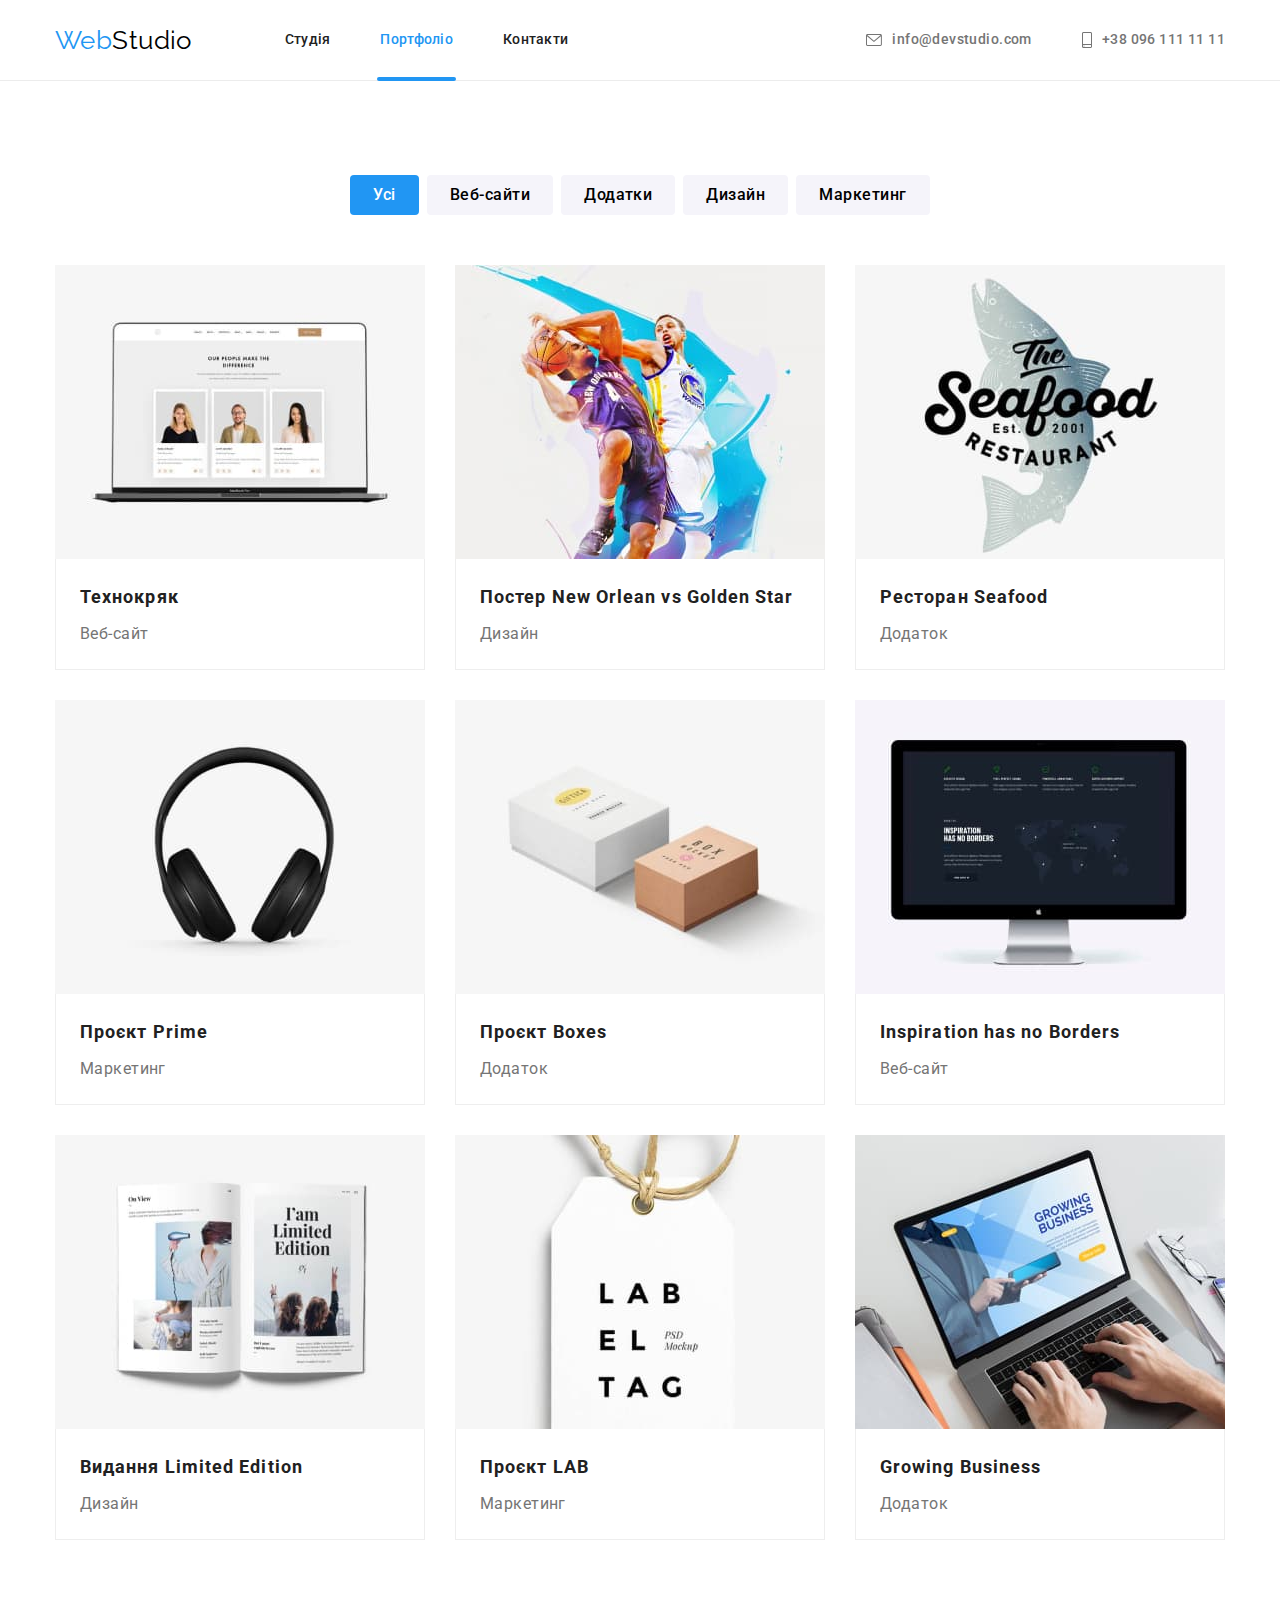
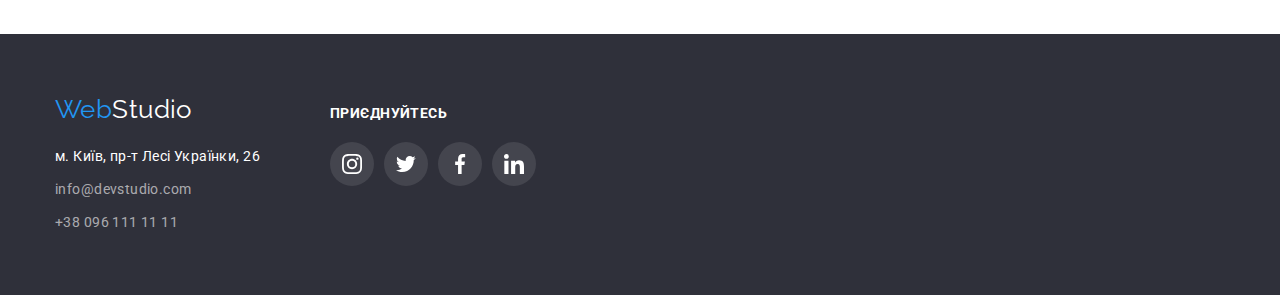
==== portfolio.html @ 7870ea9c "add html css" ====
<!DOCTYPE html>
<html lang="uk">
    <head>
        <meta charset="UTF-8" />
        <meta http-equiv="X-UA-Compatible" content="IE=edge" />
        <meta name="viewport" content="width=device-width, initial-scale=1.0" />
        <title>homework_5</title>
        <link
            href="https://fonts.googleapis.com/css2?family=Raleway:wght@700&family=Roboto:wght@400;500;700;900&display=swap"
            rel="stylesheet"
        />
        <link
            rel="stylesheet"
            href="https://cdnjs.cloudflare.com/ajax/libs/modern-normalize/1.1.0/modern-normalize.min.css"
        />
        <link rel="stylesheet" href="./css/styles.css" />
    </head>
    <body>
        <!--ШАПКА-->
        <header class="page-header">
            <div class="container container-header">
                <nav class="main-nav">
                    <a href="index.html" class="logo"><span class="part-logo">Web</span>Studio</a>
                    <ul class="site-nav list">
                        <li class="item">
                            <a class="link" href="index.html">Студія</a>
                        </li>
                        <li class="item">
                            <a class="link current" href="portfolio.html">Портфоліо</a>
                        </li>
                        <li class="item">
                            <a class="link" href="#">Контакти</a>
                        </li>
                    </ul>
                </nav>
                <!--Контакти-->
                <ul class="contacts-list list">
                    <li class="item">
                        <a class="contacts" href="mailto:info@devstudio.com">
                            <svg class="contacts-icon" width="16" height="12">
                                <use href="./images/icons.svg#icon-envelope"></use>
                            </svg>
                            info@devstudio.com</a
                        >
                    </li>
                    <li class="item">
                        <a class="contacts" href="tel:+380961111111">
                            <svg class="contacts-icon" width="10" height="16">
                                <use href="./images/icons.svg#icon-smartphone"></use>
                            </svg>
                            +38 096 111 11 11</a
                        >
                    </li>
                </ul>
            </div>
        </header>
        <main>
            <!-- ПРОЕКТИ -->
            <section class="section">
                <div class="container">
                    <h1 class="visually-hidden">Наші проекти</h1>
                    <ul class="filter list">
                        <li class="item">
                            <button class="filter-btn current-btn" type="button">Усі</button>
                        </li>
                        <li class="item">
                            <button class="filter-btn" type="button">Веб-сайти</button>
                        </li>
                        <li class="item">
                            <button class="filter-btn" type="button">Додатки</button>
                        </li>
                        <li class="item">
                            <button class="filter-btn" type="button">Дизайн</button>
                        </li>
                        <li class="item">
                            <button class="filter-btn" type="button">Маркетинг</button>
                        </li>
                    </ul>
                    <ul class="project list">
                        <li class="project-list">
                            <a class="project-link" href="#">
                                <div class="project-img">
                                    <img
                                        src="./images/portfolio/website.jpg"
                                        alt="Вікно веб-сайту"
                                        width="370"
                                    />
                                    <p class="item-hidden">
                                        Ресурс пропонує комплексні пропозиції з різним рівнем
                                        функціоналу та сервісів. Все це дозволить відвідувачу
                                        отримати вичерпні відомості про компанію чи приватну особу.
                                    </p>
                                </div>
                                <div class="item">
                                    <h2 class="project-title">Технокряк</h2>
                                    <p class="project-item">Веб-сайт</p>
                                </div>
                            </a>
                        </li>
                        <li class="project-list">
                            <a class="project-link" href="#">
                                <div class="project-img">
                                    <img
                                        src="./images/portfolio/poster.jpg"
                                        alt="Постер"
                                        width="370"
                                    />
                                    <p class="item-hidden">
                                        Ресурс пропонує комплексні пропозиції з різним рівнем
                                        функціоналу та сервісів. Все це дозволить відвідувачу
                                        отримати вичерпні відомості про компанію чи приватну особу.
                                    </p>
                                </div>
                                <div class="item">
                                    <h2 class="project-title">Постер New Orlean vs Golden Star</h2>
                                    <p class="project-item">Дизайн</p>
                                </div>
                            </a>
                        </li>
                        <li class="project-list">
                            <a class="project-link" href="#">
                                <div class="project-img">
                                    <img
                                        src="./images/portfolio/restaurantlogo.jpg"
                                        alt="Додаток ресторану"
                                        width="370"
                                    />
                                    <p class="item-hidden">
                                        Ресурс пропонує комплексні пропозиції з різним рівнем
                                        функціоналу та сервісів. Все це дозволить відвідувачу
                                        отримати вичерпні відомості про компанію чи приватну особу.
                                    </p>
                                </div>
                                <div class="item">
                                    <h2 class="project-title">Ресторан Seafood</h2>
                                    <p class="project-item">Додаток</p>
                                </div>
                            </a>
                        </li>
                        <li class="project-list">
                            <a class="project-link" href="#">
                                <div class="project-img">
                                    <img
                                        src="./images/portfolio/projectprime.jpg"
                                        alt="Наушники"
                                        width="370"
                                    />
                                    <p class="item-hidden">
                                        Ресурс пропонує комплексні пропозиції з різним рівнем
                                        функціоналу та сервісів. Все це дозволить відвідувачу
                                        отримати вичерпні відомості про компанію чи приватну особу.
                                    </p>
                                </div>
                                <div class="item">
                                    <h2 class="project-title">Проєкт Prime</h2>
                                    <p class="project-item">Маркетинг</p>
                                </div>
                            </a>
                        </li>
                        <li class="project-list">
                            <a class="project-link" href="#">
                                <div class="project-img">
                                    <img
                                        src="./images/portfolio/projectbox.jpg"
                                        alt="Коробки"
                                        width="370"
                                    />
                                    <p class="item-hidden">
                                        Ресурс пропонує комплексні пропозиції з різним рівнем
                                        функціоналу та сервісів. Все це дозволить відвідувачу
                                        отримати вичерпні відомості про компанію чи приватну особу.
                                    </p>
                                </div>
                                <div class="item">
                                    <h2 class="project-title">Проєкт Boxes</h2>
                                    <p class="project-item">Додаток</p>
                                </div>
                            </a>
                        </li>
                        <li class="project-list">
                            <a class="project-link" href="#">
                                <div class="project-img">
                                    <img
                                        src="./images/portfolio/website2.jpg"
                                        alt="Вікно веб-сайту"
                                        width="370"
                                    />
                                    <p class="item-hidden">
                                        Ресурс пропонує комплексні пропозиції з різним рівнем
                                        функціоналу та сервісів. Все це дозволить відвідувачу
                                        отримати вичерпні відомості про компанію чи приватну особу.
                                    </p>
                                </div>
                                <div class="item">
                                    <h2 class="project-title">Inspiration has no Borders</h2>
                                    <p class="project-item">Веб-сайт</p>
                                </div>
                            </a>
                        </li>
                        <li class="project-list">
                            <a class="project-link" href="#">
                                <div class="project-img">
                                    <img
                                        src="./images/portfolio/book.jpg"
                                        alt="Розгонута книжка"
                                        width="370"
                                    />
                                    <p class="item-hidden">
                                        Ресурс пропонує комплексні пропозиції з різним рівнем
                                        функціоналу та сервісів. Все це дозволить відвідувачу
                                        отримати вичерпні відомості про компанію чи приватну особу.
                                    </p>
                                </div>
                                <div class="item">
                                    <h2 class="project-title">Видання Limited Edition</h2>
                                    <p class="project-item">Дизайн</p>
                                </div>
                            </a>
                        </li>
                        <li class="project-list">
                            <a class="project-link" href="#">
                                <div class="project-img">
                                    <img
                                        src="./images/portfolio/projectlab.jpg"
                                        alt="Бірка"
                                        width="370"
                                    />
                                    <p class="item-hidden">
                                        Ресурс пропонує комплексні пропозиції з різним рівнем
                                        функціоналу та сервісів. Все це дозволить відвідувачу
                                        отримати вичерпні відомості про компанію чи приватну особу.
                                    </p>
                                </div>
                                <div class="item">
                                    <h2 class="project-title">Проєкт LAB</h2>
                                    <p class="project-item">Маркетинг</p>
                                </div>
                            </a>
                        </li>
                        <li class="project-list">
                            <a class="project-link" href="#">
                                <div class="project-img">
                                    <img
                                        src="./images/portfolio/applications.jpg"
                                        alt="Ноотбук з відкритим додатком"
                                        width="370"
                                    />
                                    <p class="item-hidden">
                                        Ресурс пропонує комплексні пропозиції з різним рівнем
                                        функціоналу та сервісів. Все це дозволить відвідувачу
                                        отримати вичерпні відомості про компанію чи приватну особу.
                                    </p>
                                </div>
                                <div class="item">
                                    <h2 class="project-title">Growing Business</h2>
                                    <p class="project-item">Додаток</p>
                                </div>
                            </a>
                        </li>
                    </ul>
                </div>
            </section>
        </main>
        <!--ПІДВАЛ-->
        <footer class="footer">
            <div class="container footer-container">
                <div class="address-container">
                    <a href="index.html" class="logo"><span class="part-logo">Web</span>Studio</a>
                    <address>
                        <ul class="list">
                            <li class="footer-item">
                                <a
                                    href="https://goo.gl/maps/TSDpTPrTKKS6w9gq7"
                                    target="_blank"
                                    class="main-address"
                                >
                                    м. Київ, пр-т Лесі Українки, 26
                                </a>
                            </li>
                            <li class="footer-item">
                                <a class="contacts" href="mailto:info@devstudio.com"
                                    >info@devstudio.com
                                </a>
                            </li>
                            <li class="footer-item">
                                <a class="contacts" href="tel:+380961111111">+38 096 111 11 11</a>
                            </li>
                        </ul>
                    </address>
                </div>
                <div class="social-container">
                    <strong class="footer-title">приєднуйтесь</strong>
                    <ul class="list footer-list">
                        <li class="footer-list-item">
                            <a class="footer-link" href="#">
                                <svg class="footer-icon">
                                    <use href="./images/icons.svg#icon-instagram"></use>
                                </svg>
                            </a>
                        </li>
                        <li class="footer-list-item">
                            <a class="footer-link" href="#">
                                <svg class="footer-icon">
                                    <use href="./images/icons.svg#icon-twitter"></use>
                                </svg>
                            </a>
                        </li>
                        <li class="footer-list-item">
                            <a class="footer-link" href="#">
                                <svg class="footer-icon">
                                    <use href="./images/icons.svg#icon-facebook"></use>
                                </svg>
                            </a>
                        </li>
                        <li class="footer-list-item">
                            <a class="footer-link" href="#">
                                <svg class="footer-icon">
                                    <use href="./images/icons.svg#icon-linkedin"></use>
                                </svg>
                            </a>
                        </li>
                    </ul>
                </div>
            </div>
        </footer>
    </body>
</html>
---- css/styles.css ----
:root {
    --primary-text-color: #212121;
    --secondary-tex-color: #757575;
    --accent-color: #2196F3;
    --white-color: #ffffff;
    --primary-bgc-color: #2F303A;
    --secondary-bgc-color: #F5F4FA;
    --black-color: #000;
    --hero-btn-hover-color: #188CE8;
    --footer-contact-color: rgba(255, 255, 255, 0.6);
    --page-border: #ECECEC;
    --item-border: #EEEEEE;
    --icon-color: #AFB1B8;

}

body {
    font-family: 'Roboto', sans-serif; 
    color: var(--primary-text-color);
    background-color: var(--white-color);
    font-size: 14px;
    letter-spacing: 0.03em;
}

h1, h2, h3, h4, h5, h6, p, ul {
    margin: 0;
    padding: 0;
}

img {
    display: block;
    max-width: 100%;
}

.list {
    list-style: none; 
}

.container {
    max-width: 1200px;
    padding-left: 15px;
    padding-right: 15px;
    margin-left: auto;
    margin-right: auto;
}

.section {
    padding-top: 94px;
    padding-bottom: 94px;
}

.visually-hidden {
    position: absolute;  
    width: 1px;
    height: 1px;
    margin: -1px;
    border: 0;
    padding: 0;
    white-space: nowrap;
    clip-path: inset(100%);
    clip: rect(0 0 0 0);
    overflow: hidden;
}

/* ШАПКА */

.page-header {
    border-bottom: 1px solid var(--page-border);
}

.container-header {
    display: flex;
    align-items: center;

}

.main-nav {
    display: flex;
    align-items: center;
}

.main-nav .logo {
    margin-right: 93px;

}

.site-nav {
    display: flex;
    gap: 50px;
}


.site-nav .link {
    display: block;
    padding-top: 32px;
    padding-bottom: 32px;

    color: var(--primary-text-color);
    text-decoration: none;
    line-height: 1.14;
    letter-spacing: 0.02em;
    font-weight: 500;

    transition: color 250ms cubic-bezier(0.4, 0, 0.2, 1);
}

.site-nav .link:hover,
.site-nav .link:focus {
    color: var(--accent-color);
}

.site-nav .current {
    position: relative;
    color: var(--accent-color);
}

.item .current::after {
    content: "";
    display: block;
    position: absolute;
    width: calc(100% + 6px);
    left: -3px;
    height: 4px;
    bottom: -1px;
    background-color: var(--accent-color);
    border-radius: 2px;
}

.logo {
    font-family: 'Raleway', sans-serif;
    text-decoration: none;
    color: var(--black-color);
    font-size: 26px;
    line-height: 1.19;
    
}

.part-logo {
    color: var(--accent-color);
}

.contacts-list {
    display: flex;
    margin-left: auto;
    gap: 50px;
}

.contacts-list .contacts {
    display: flex;
    padding-top: 32px;
    padding-bottom: 32px;
}

.contacts {
    text-decoration: none;
    color: var(--secondary-tex-color);
    font-weight: 500;
    line-height: 1.14;
    font-style: normal;
    align-items: center;

    transition: color 250ms cubic-bezier(0.4, 0, 0.2, 1);
}
.contacts:hover,
.contacts:focus {
    transition: color 250ms cubic-bezier(0.4, 0, 0.2, 1);
    color: var(--accent-color);
}

.contacts:hover svg,
.contacts:focus svg {
    transition: fill 250ms cubic-bezier(0.4, 0, 0.2, 1);
    fill: var(--accent-color);
}

.contacts-list .item {
    display: flex;
    text-align: center;
    justify-content: center;
}

.contacts-icon {
    fill: var(--secondary-tex-color);
    margin-right: 10px;
    transition: fill 250ms cubic-bezier(0.4, 0, 0.2, 1);
}

/* HERO */
.hero {
    background-color: var(--primary-bgc-color);
    background-image: linear-gradient(rgba(47, 48, 58, 0.4), rgba(47, 48, 58, 0.4)), url("../images/hero/hero-bcg.jpg");
    background-repeat: no-repeat;
    background-size: cover;

    max-width: 1600px;
    margin-left: auto;
    margin-right: auto;
    padding-top: 200px;
    padding-bottom: 200px;
    text-align: center;
}

.hero .container {
    max-width: 696px;
    margin-right: auto;
    margin-left: auto;

}

.hero-title {
    color: var(--white-color);
    font-weight: 900;
    font-size: 44px;
    line-height: 1.36;
    letter-spacing: 0.06em;
    text-transform: uppercase;
    
    margin-bottom: 30px;
}

.main-btn {
    background-color: var(--accent-color);
    color: var(--white-color);
    font-family: inherit;
    font-weight: 700;
    font-size: 16px;
    line-height: 1.88;
    letter-spacing: 0.06em;
    cursor: pointer;

    border-radius: 4px;
    padding: 10px 32px;
    border-color: transparent;
    box-shadow: 0px 4px 4px rgba(0, 0, 0, 0.15);

    transition: background-color 250ms cubic-bezier(0.4, 0, 0.2, 1);
}

.main-btn:hover,
.main-btn:focus {
    background-color: var(--hero-btn-hover-color);
    border-color: transparent;
}
/* features */

.features-section {
    padding-top: 94px;
}

.features {
    display: flex;

}

.features-item {
    display: flex;
    background-color: var(--secondary-bgc-color);
    border-radius: 4px;
    height: 120px;
    margin-bottom: 30px;
    align-items: center;
    justify-content: center;

}

.features-icon {
    width: 70px;
    height: 70px;
}

.features .item:not(:last-child) {
    margin-right: 30px;
}

.features .item {
    max-width: 270px;
}

.title {
    font-weight: 700;
    font-size: 14px;
    line-height: 1.14;
    text-transform: uppercase;

    margin-bottom: 10px;
}
.description {
    color: var(--secondary-tex-color);
    line-height: 1.71;

}

/* ЧИМ МИ ЗАЙМАЄМСЯ */

.what-we-do {
    font-weight: 700;
    font-size: 36px;
    line-height: 1.17;
    text-align: center;

    margin-bottom: 50px;
}

.work {
    display: flex;
}


.work .item:not(:last-child) {
    margin-right: 30px;
}

.work .item {
    position: relative;
}

.work-description {
    display: flex;
    font-weight: 700;
    line-height: 1.14;
    text-align: center;
    text-transform: uppercase;

    justify-content: center;
    align-items: center;

    color: var(--white-color);
    background-color: rgba(47, 48, 58, 0.8);

    position: absolute;
    width: 100%;
    height: 70px;
    bottom: 0;
}

/* Наша команда */
.team {
    background-color: var(--secondary-bgc-color)
}

.team-list {
    display: flex;
    flex-wrap: wrap;
    gap: 30px;

}

.team-member, .team-position {
    font-size: 16px;
    line-height: 1.19;
    letter-spacing: 0.03em;
}

.team-item {
    padding-top: 30px;
    padding-bottom: 30px;
    text-align: center;
}


.team-title {
    font-weight: 700;
    font-size: 36px;
    line-height: 1.17;
    text-align: center;

    margin-bottom: 50px;
}
.team-member {
    font-weight: 500;
    margin-bottom: 10px;
    
}

.team-position {
    color: var(--secondary-tex-color);

} 

.team-description {
    background-color: var(--white-color);

    border-radius: 0px 0px 4px 4px;
    box-shadow: 0px 1px 3px rgba(0, 0, 0, 0.12), 0px 1px 1px rgba(0, 0, 0, 0.14), 0px 2px 1px rgba(0, 0, 0, 0.2);

}


/* соц мережі */

.social-list {
    display: flex;
    justify-content: center;
    text-align: center;

    margin-top: 16px;
    margin-left: 32px;
    margin-right: 32px;
}


.social-link {
    display: flex;
    width: 44px;
    height: 44px;
    border-radius: 50%;
    align-items: center;
    justify-content: center;

    transition: background-color 250ms cubic-bezier(0.4, 0, 0.2, 1);
}

.social-item:not(:last-child) {
    margin-right: 10px;
}

.social-link:hover,
.social-link:focus {
    background-color: var(--accent-color);
}

.social-link:hover svg,
.social-link:focus svg {
    fill: var(--white-color);
}

.social-icon {
    width: 20px;
    height: 20px;
    fill: var(--icon-color);

    transition: fill 250ms cubic-bezier(0.4, 0, 0.2, 1);
}

/* ПОСТІЙНІ КЛІЄНТИ */

.customers {
    font-weight: 700;
    font-size: 36px;
    line-height: 1.16;
    text-align: center;
    margin-bottom: 50px;
}

.customers-list {
    display: flex;
    flex-wrap: wrap;
    gap: 30px;
}

.customers-item {
    display: flex;
    width: 170px;
    height: 92px;
    border: 1px solid var(--icon-color);
    border-radius: 4px;
    align-items: center;
    justify-content: center;
    transition: border 250ms cubic-bezier(0.4, 0, 0.2, 1);
}

.customers-icon {
    width: 106px;
    height: 60px;
    fill: var(--icon-color);
    transition: fill 250ms cubic-bezier(0.4, 0, 0.2, 1);
    
}

.customers-item:hover svg,
.customers-item:focus svg{
    fill: var(--accent-color);
}

.customers-item:hover,
.customers-item:focus {
    border: 1px solid var(--accent-color);
}


/* ФУТЕР */

.footer-container {
    display: flex;
    align-items: baseline;
}

.footer {
    background-color: var(--primary-bgc-color);
    padding-top: 60px;
    padding-bottom: 60px;
}

address {
    margin-top: 20px;
}

.footer .logo {
    color: var(--white-color);
}

.main-address {
    color: var(--white-color);
    text-decoration: none;
    line-height: 1.71;
    font-style: normal;

    transition: color 250ms cubic-bezier(0.4, 0, 0.2, 1);
}

.main-address:hover,
.main-address:focus {
    color: var(--accent-color);
}

.footer .contacts {
    color: var(--footer-contact-color);
    font-weight: 400;
    line-height: 1.71;

    transition: color 250ms cubic-bezier(0.4, 0, 0.2, 1);
}

.footer .contacts:hover,
.footer .contacts:focus {
    color: var(--accent-color);
}

.footer-item:not(:last-child) {
margin-bottom: 9px;
}

.address-container {
    margin-right: 70px;
}

/* приєднуйтесь */

.footer-title {
    font-size: 14px;
    line-height: 1.14;
    text-transform: uppercase;

    color: var(--white-color);
}

.footer-list {
    display: flex;
    justify-content: center;
    text-align: center;

    margin-top: 20px;
}


.footer-link {
    display: flex;
    width: 44px;
    height: 44px;
    border-radius: 50%;
    align-items: center;
    justify-content: center;

    transition: background-color 250ms cubic-bezier(0.4, 0, 0.2, 1);
}

.footer-list-item {
    width: 44px;
    height: 44px;
    border-radius: 50%;
    background-color: rgba(255, 255, 255, 0.1);;
}

.footer-list-item:not(:last-child) {
    margin-right: 10px;
}

.footer-link:hover,
.footer-link:focus {
    background-color: var(--accent-color);

}

.footer-link:hover svg,
.footer-link:focus svg {
    fill: var(--white-color);
}

.footer-icon {
    width: 20px;
    height: 20px;
    fill: var(--white-color);

    transition: fill 250ms cubic-bezier(0.4, 0, 0.2, 1);
}


/* ПОРТФОЛІО */

/* кнопки */
.filter {
    margin-bottom: 50px;
    display: flex;
    justify-content: center;
}

.filter .item:not(:last-child) {
    margin-right: 8px;
}

.filter-btn {
    background-color: var(--secondary-bgc-color);
    font-family: inherit;
    font-weight: 500;
    font-size: 16px;
    line-height: 1.62;
    text-align: center;
    letter-spacing: 0.03em;
    cursor: pointer;


    border-radius: 4px;
    padding: 6px 22px;
    border: 1px solid transparent;

    transition: color 250ms cubic-bezier(0.4, 0, 0.2, 1), 
                background-color 250ms cubic-bezier(0.4, 0, 0.2, 1),
                box-shadow 250ms cubic-bezier(0.4, 0, 0.2, 1);
}

.filter-btn:hover,
.filter-btn:focus {
    color: var(--white-color);
    background-color: var(--accent-color);
    box-shadow: 0px 3px 1px rgba(0, 0, 0, 0.1), 0px 1px 2px rgba(0, 0, 0, 0.08), 0px 2px 2px rgba(0, 0, 0, 0.12);
}


.filter .current-btn {
    background-color: var(--accent-color);
    color: var(--white-color);
}

/* проекти */
.project-title {
    font-weight: 700;
    font-size: 18px;
    line-height: 2.00;
    letter-spacing: 0.06em;
    color: var(--primary-text-color);

    margin-bottom: 4px;
}

.project-item {
    color: var(--secondary-tex-color);
    font-size: 16px;
    line-height: 1.88;
}

.project {
    display: flex;
    flex-wrap: wrap;
    gap: 30px;
    
}


.project .item {
    padding: 20px 24px;
    border-left: 1px solid var(--item-border);
    border-right: 1px solid var(--item-border);
    border-bottom: 1px solid var(--item-border);
    
}

.project-img {
    position: relative;
    overflow: hidden;
}

.item-hidden {
    font-weight: 400;
    font-size: 18px;
    line-height: 1.56;
    padding: 63px 24px;

    color: var(--white-color);
    background-color: rgba(33, 150, 243, 0.9);

    position: absolute;
    width: 100%;
    height: 100%;
    top: 0;
    left: 0;
    transform: translatey(100%);
    transition: transform 250ms cubic-bezier(0.4, 0, 0.2, 1);
}

.project-link {
    display: block;
    text-decoration: none;

    transition: box-shadow 250ms cubic-bezier(0.4, 0, 0.2, 1);
}

.project-link:hover,
.project-link:focus {
    box-shadow: 0px 1px 1px rgba(0, 0, 0, 0.12), 0px 4px 4px rgba(0, 0, 0, 0.06), 1px 4px 6px rgba(0, 0, 0, 0.16);
}

.project-link:hover .item-hidden,
.project-link:focus .item-hidden {
    transform: translatey(0);   
}



/* БЕКДРОП */

.backdrop {
    position: fixed;
    top: 0;
    left: 0;
    
    width: 100%;
    height: 100%;

    background-color: rgba(0, 0, 0, 0.2);

    transform: scale(1);
    transition-duration: 500ms;
}

.backdrop.is-hidden {
    opacity: 0;
    pointer-events: none;
}

.modal {
    position: absolute;
    top: 50%;
    left: 50%;
    transform: translate(-50%, -50%);

    width: 528px;
    height: 581px;

    background-color: var(--white-color);
    box-shadow: 0px 1px 3px rgba(0, 0, 0, 0.12), 0px 1px 1px rgba(0, 0, 0, 0.14), 0px 2px 1px rgba(0, 0, 0, 0.2);
    border-radius: 4px;

}

.modal-close {
    position: absolute;
    top: 8px;
    right: 8px;

    cursor: pointer;
    border-radius: 50%;
    padding: 6px;
    background: var(--white-color);
    border: 1px solid rgba(0, 0, 0, 0.1);

    transition: background-color 250ms cubic-bezier(0.4, 0, 0.2, 1);
}

.modal-icon {
   display: block;
   fill: var(--black-color);

   width: 18px;
   height: 18px;
   transition: fill 250ms cubic-bezier(0.4, 0, 0.2, 1);
}

.modal-close:hover,
.modal-close:focus {
    background-color: var(--accent-color);
}

.modal-close:hover svg,
.modal-close:focus svg {
    fill: var(--white-color)
}
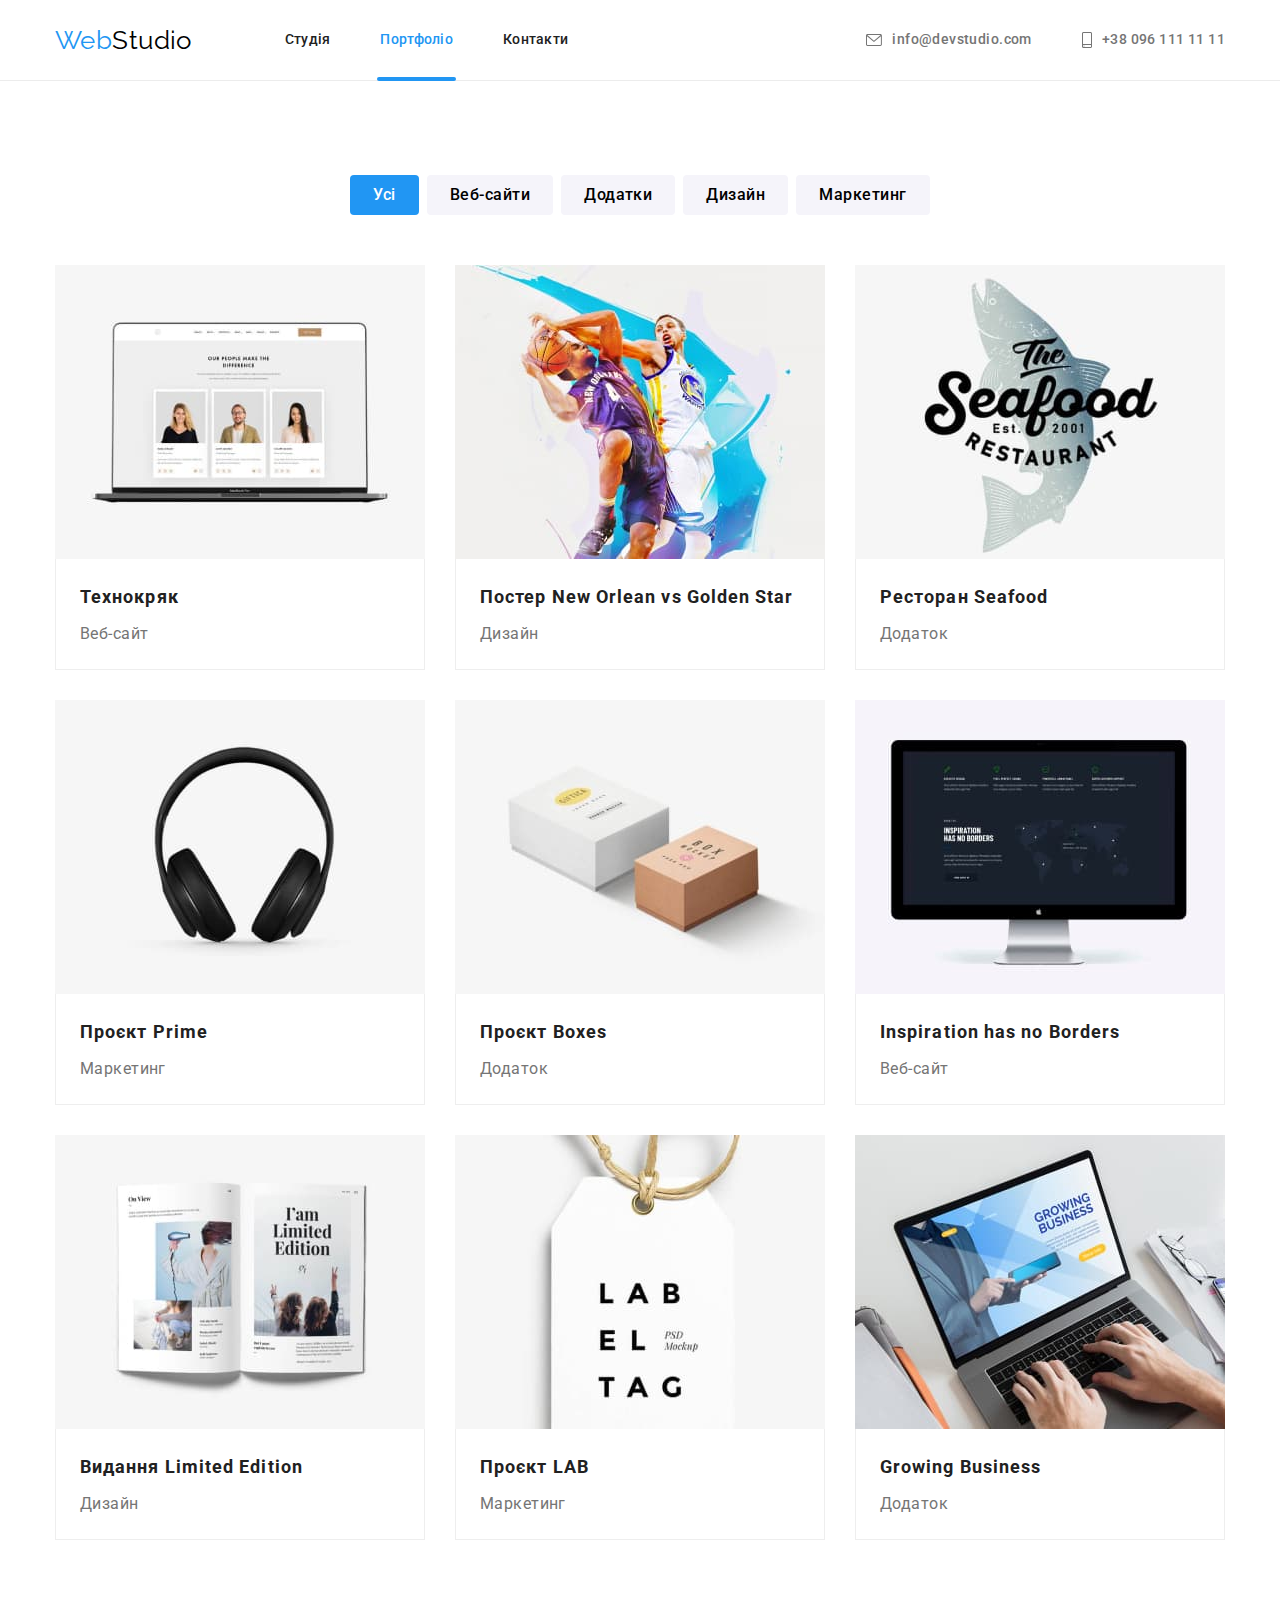
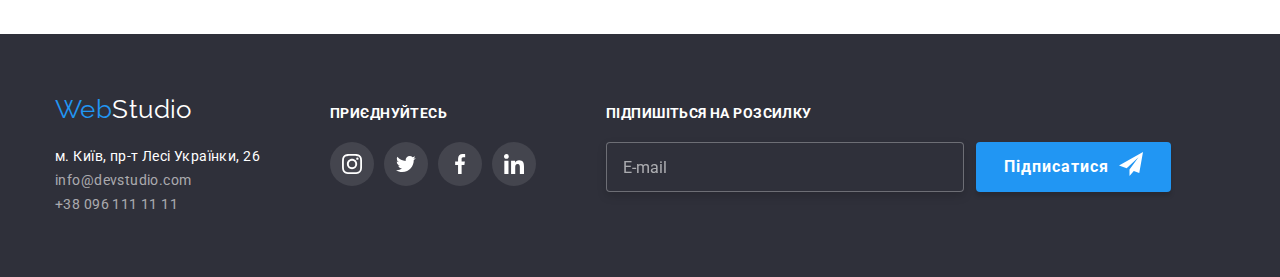
==== commit 56cde1d5: "add hw" ====
--- a/portfolio.html
+++ b/portfolio.html
@@ -288,7 +288,7 @@
                         </ul>
                     </address>
                 </div>
-                <div class="social-container">
+                <div class="footer-item">
                     <strong class="footer-title">приєднуйтесь</strong>
                     <ul class="list footer-list">
                         <li class="footer-list-item">
@@ -321,6 +321,18 @@
                         </li>
                     </ul>
                 </div>
+                <div class="footer-item">
+                    <strong class="footer-title">Підпишіться на розсилку</strong>
+                    <form class="subscribe">
+                        <input type="email" name="e-mail" placeholder="E-mail" />
+                        <button class="subscribe-btn" type="submit">
+                            Підписатися
+                            <svg class="subscribe-icon">
+                                <use href="./images/icons.svg#icon-send"></use>
+                            </svg>
+                        </button>
+                    </form>
+                </div>
             </div>
         </footer>
     </body>
--- a/css/styles.css
+++ b/css/styles.css
@@ -526,11 +526,8 @@
     color: var(--accent-color);
 }
 
+
 .footer-item:not(:last-child) {
-margin-bottom: 9px;
-}
-
-.address-container {
     margin-right: 70px;
 }
 
@@ -568,7 +565,7 @@
     width: 44px;
     height: 44px;
     border-radius: 50%;
-    background-color: rgba(255, 255, 255, 0.1);;
+    background-color: rgba(255, 255, 255, 0.1);
 }
 
 .footer-list-item:not(:last-child) {
@@ -592,6 +589,61 @@
     fill: var(--white-color);
 
     transition: fill 250ms cubic-bezier(0.4, 0, 0.2, 1);
+}
+
+/* розсилка */
+
+.subscribe {
+    display: flex;
+    margin-top: 20px;
+
+}
+
+.subscribe input {    
+    width: 358px;
+    height: 50px;
+    margin-right: 12px;
+
+    font-size: 16px;
+    line-height: 1.25;
+    color: var(--white-color);
+
+    background-color: var(--primary-bgc-color);
+
+    outline: none;
+    cursor: pointer;
+    border: 1px solid rgba(255, 255, 255, 0.3);
+    filter: drop-shadow(0px 4px 4px rgba(0, 0, 0, 0.15));
+    border-radius: 4px;
+    padding-left: 16px;
+}
+
+.subscribe input::placeholder {
+    color: rgba(255, 255, 255, 0.6);
+}
+
+.subscribe-btn {
+    display: flex;
+    background-color: var(--accent-color);
+    color: var(--white-color);
+    font-family: inherit;
+    font-weight: 700;
+    font-size: 16px;
+    line-height: 1.88;
+    letter-spacing: 0.06em;
+    cursor: pointer;
+
+    padding: 10px 28px;
+
+    border: 0;
+    box-shadow: 0px 4px 4px rgba(0, 0, 0, 0.15);
+    border-radius: 4px;
+}
+
+.subscribe-icon {
+    width: 24px;
+    height: 24px;
+    margin-left: 10px;
 }
 
 
@@ -745,11 +797,11 @@
 
     width: 528px;
     height: 581px;
+    padding: 40px;
 
     background-color: var(--white-color);
     box-shadow: 0px 1px 3px rgba(0, 0, 0, 0.12), 0px 1px 1px rgba(0, 0, 0, 0.14), 0px 2px 1px rgba(0, 0, 0, 0.2);
     border-radius: 4px;
-
 }
 
 .modal-close {
@@ -766,7 +818,7 @@
     transition: background-color 250ms cubic-bezier(0.4, 0, 0.2, 1);
 }
 
-.modal-icon {
+.close-icon {
    display: block;
    fill: var(--black-color);
 
@@ -775,12 +827,204 @@
    transition: fill 250ms cubic-bezier(0.4, 0, 0.2, 1);
 }
 
-.modal-close:hover,
+/* .modal-close:hover,
 .modal-close:focus {
     background-color: var(--accent-color);
-}
+} */
 
 .modal-close:hover svg,
 .modal-close:focus svg {
-    fill: var(--white-color)
-}   +    fill: var(--accent-color);
+}   
+
+
+/* ФОРМА */
+
+.form {
+    margin-left: auto;
+    margin-right: auto;
+}
+
+.form-title{
+    font-weight: 700;
+    font-size: 20px;
+    line-height: 1.15;
+    text-align: center;
+
+    margin-bottom: 12px;
+}
+
+.form-element {
+    display: flex;
+    flex-direction: column;
+}
+
+.form-element:not(:last-child) {
+    margin-bottom: 10px;
+}
+
+.form-element label{
+    font-size: 12px;
+    line-height: 1.17;
+    letter-spacing: 0.01em;
+    color: var(--secondary-tex-color);
+
+    margin-bottom: 4px;
+}
+
+.form-element input {
+    outline: none;
+    width: 100%;
+    height: 40px;
+    padding-left: 42px;
+    cursor: pointer;
+
+    border: 1px solid rgba(33, 33, 33, 0.2);
+    border-radius: 4px;
+
+    transition: border 250ms cubic-bezier(0.4, 0, 0.2, 1);
+}
+
+.form-element input:focus {
+    border: 1px solid var(--accent-color);
+    border-radius: 4px;
+} 
+
+.form-element input:focus + svg {
+    fill: var(--accent-color);
+}
+
+/* іконки інпута */
+
+.input-wrap {
+    position: relative;
+}
+
+.form-icon {
+    position: absolute;
+    top: 50%;
+    left: 12px;
+    transform: translateY(-50%);
+
+    display: block;
+    fill: var(--primary-text-color);
+ 
+    width: 18px;
+    height: 18px;
+    cursor: pointer;
+
+    transition: fill 250ms cubic-bezier(0.4, 0, 0.2, 1);
+}
+
+
+/* коментар */
+.comment {
+    resize: none;
+    padding: 12px 16px;
+    border: 1px solid rgba(33, 33, 33, 0.2);
+    border-radius: 4px;
+    width: 100%;
+    height: 120px;
+
+    outline: none;
+    cursor: pointer;
+
+    font-size: 12px;
+    line-height: 1.17;
+    letter-spacing: 0.01em;
+    
+    transition: border 250ms cubic-bezier(0.4, 0, 0.2, 1);
+}
+
+.comment::placeholder {
+    color: rgba(117, 117, 117, 0.5);
+}
+
+.form-element .comment:focus {
+    border: 1px solid var(--accent-color);
+    border-radius: 4px;
+} 
+
+
+/* умови договору */
+
+.policy {
+    display: flex;
+    justify-content: center;
+
+    margin-top: 20px;
+    margin-bottom: 30px;
+
+}
+
+.policy-title {
+    line-height: 1.71;
+    text-align: center;
+    color: var(--secondary-tex-color);
+}
+
+.policy a {
+    text-decoration: underline;   
+    color: var(--accent-color);
+}
+
+.policy label {
+    display: flex;
+    align-items: center;
+}
+
+.checkbox {
+    appearance: none;
+}
+
+.check-icon {
+    display: inline-block;
+    width: 16px;
+    height: 15px;
+    margin-right: 7px;
+
+
+    border: 2px solid #212121;
+    border-radius: 3px;
+}
+
+.checkbox:checked + .check-icon {
+    background-color: var(--accent-color);
+    background-image: url(../images/icon-check.svg);
+    background-size: contain;
+    background-origin: border-box;
+    border-color: var(--accent-color);
+}
+
+
+/* кнопка субміт */
+
+.submit-btn {
+    position: relative;
+    left: 50%;
+    transform: translateX(-50%);
+
+    background-color: var(--accent-color);
+    color: var(--white-color);
+    font-family: inherit;
+    font-weight: 700;
+    font-size: 16px;
+    line-height: 1.88;
+    letter-spacing: 0.06em;
+    cursor: pointer;
+
+    padding: 10px 52px;
+
+    border-radius: 4px;
+    border: 0;
+
+    box-shadow: 0px 4px 4px rgba(0, 0, 0, 0.15);
+
+    transition: background-color 250ms cubic-bezier(0.4, 0, 0.2, 1);
+}
+
+.submit-btn:hover,
+.submit-btn:focus {
+    background-color: var(--hero-btn-hover-color);
+    border: 0;
+}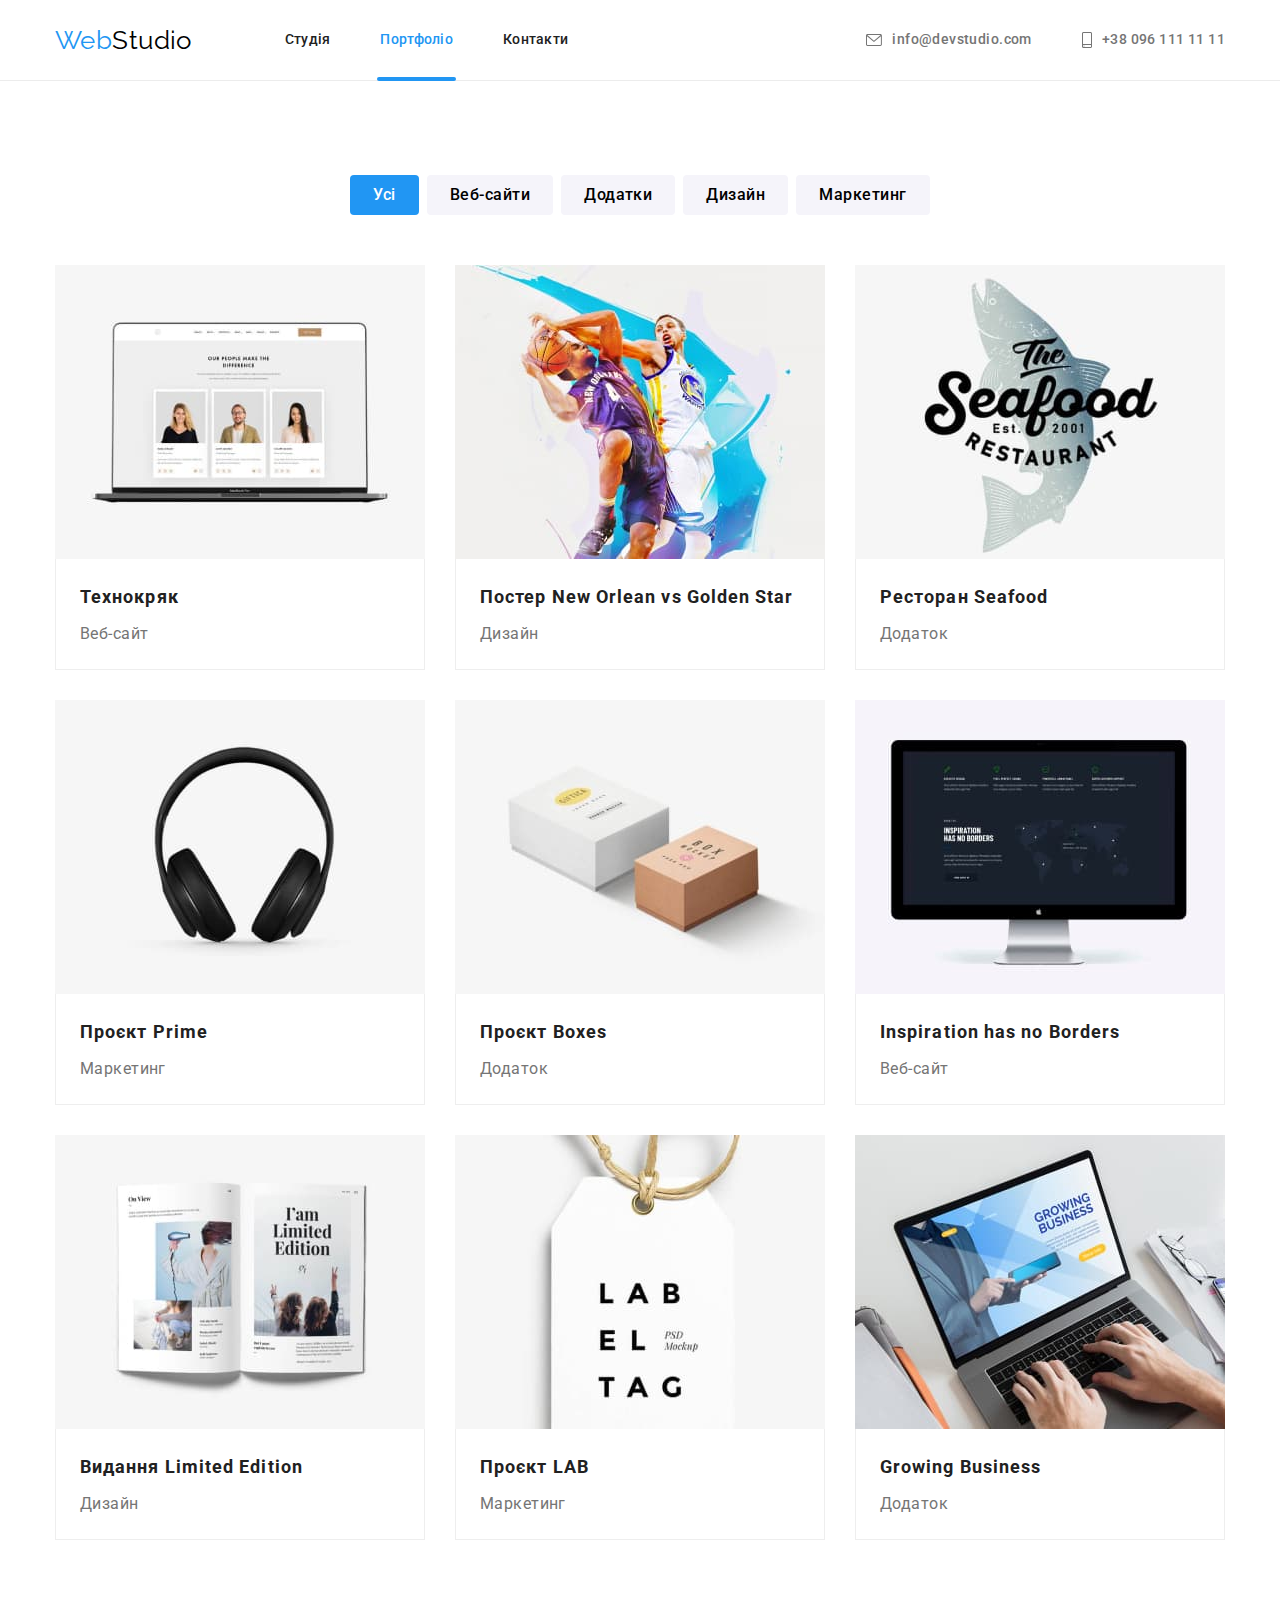
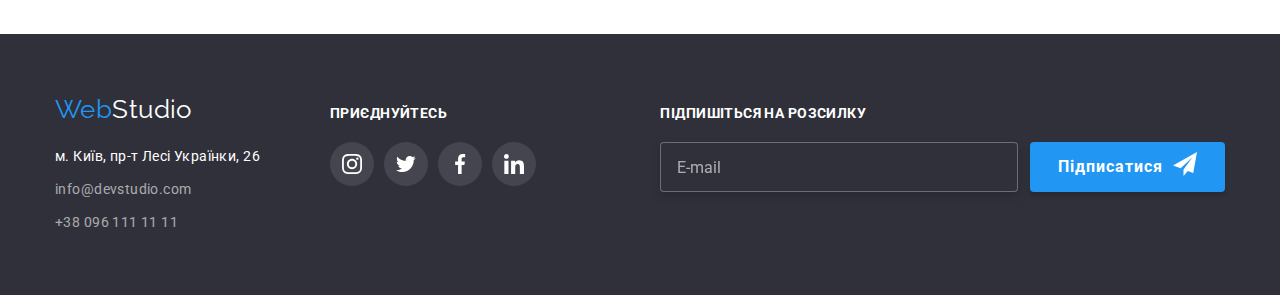
==== commit 71c7979d: "Update portfolio.html" ====
--- a/portfolio.html
+++ b/portfolio.html
@@ -268,7 +268,7 @@
                     <a href="index.html" class="logo"><span class="part-logo">Web</span>Studio</a>
                     <address>
                         <ul class="list">
-                            <li class="footer-item">
+                            <li class="footer-wrap">
                                 <a
                                     href="https://goo.gl/maps/TSDpTPrTKKS6w9gq7"
                                     target="_blank"
@@ -277,18 +277,18 @@
                                     м. Київ, пр-т Лесі Українки, 26
                                 </a>
                             </li>
-                            <li class="footer-item">
+                            <li class="footer-wrap">
                                 <a class="contacts" href="mailto:info@devstudio.com"
                                     >info@devstudio.com
                                 </a>
                             </li>
-                            <li class="footer-item">
+                            <li class="footer-wrap">
                                 <a class="contacts" href="tel:+380961111111">+38 096 111 11 11</a>
                             </li>
                         </ul>
                     </address>
                 </div>
-                <div class="footer-item">
+                <div>
                     <strong class="footer-title">приєднуйтесь</strong>
                     <ul class="list footer-list">
                         <li class="footer-list-item">
@@ -321,7 +321,7 @@
                         </li>
                     </ul>
                 </div>
-                <div class="footer-item">
+                <div class="footer-subscribe">
                     <strong class="footer-title">Підпишіться на розсилку</strong>
                     <form class="subscribe">
                         <input type="email" name="e-mail" placeholder="E-mail" />
--- a/css/styles.css
+++ b/css/styles.css
@@ -526,12 +526,20 @@
     color: var(--accent-color);
 }
 
-
-.footer-item:not(:last-child) {
+.footer-wrap:not(:last-child) {
+    margin-bottom: 9px;
+}
+
+.address-container {
     margin-right: 70px;
 }
 
+
 /* приєднуйтесь */
+
+.footer-subscribe {
+    margin-left: auto;
+}
 
 .footer-title {
     font-size: 14px;
@@ -638,6 +646,8 @@
     border: 0;
     box-shadow: 0px 4px 4px rgba(0, 0, 0, 0.15);
     border-radius: 4px;
+
+    transition: background-color 250ms cubic-bezier(0.4, 0, 0.2, 1);
 }
 
 .subscribe-icon {
@@ -646,6 +656,11 @@
     margin-left: 10px;
 }
 
+.subscribe-btn:hover,
+.submit-btn:focus {
+    background-color: var(--hero-btn-hover-color);
+    border: 0;
+}
 
 /* ПОРТФОЛІО */
 
@@ -957,20 +972,18 @@
 
 }
 
-.policy-title {
+.policy a {
+    color: var(--accent-color);
+    margin-left: 8px;
+}
+
+.policy label {
+    display: flex;
+    align-items: center;
     line-height: 1.71;
     text-align: center;
     color: var(--secondary-tex-color);
-}
-
-.policy a {
-    text-decoration: underline;   
-    color: var(--accent-color);
-}
-
-.policy label {
-    display: flex;
-    align-items: center;
+    cursor: pointer;
 }
 
 .checkbox {
